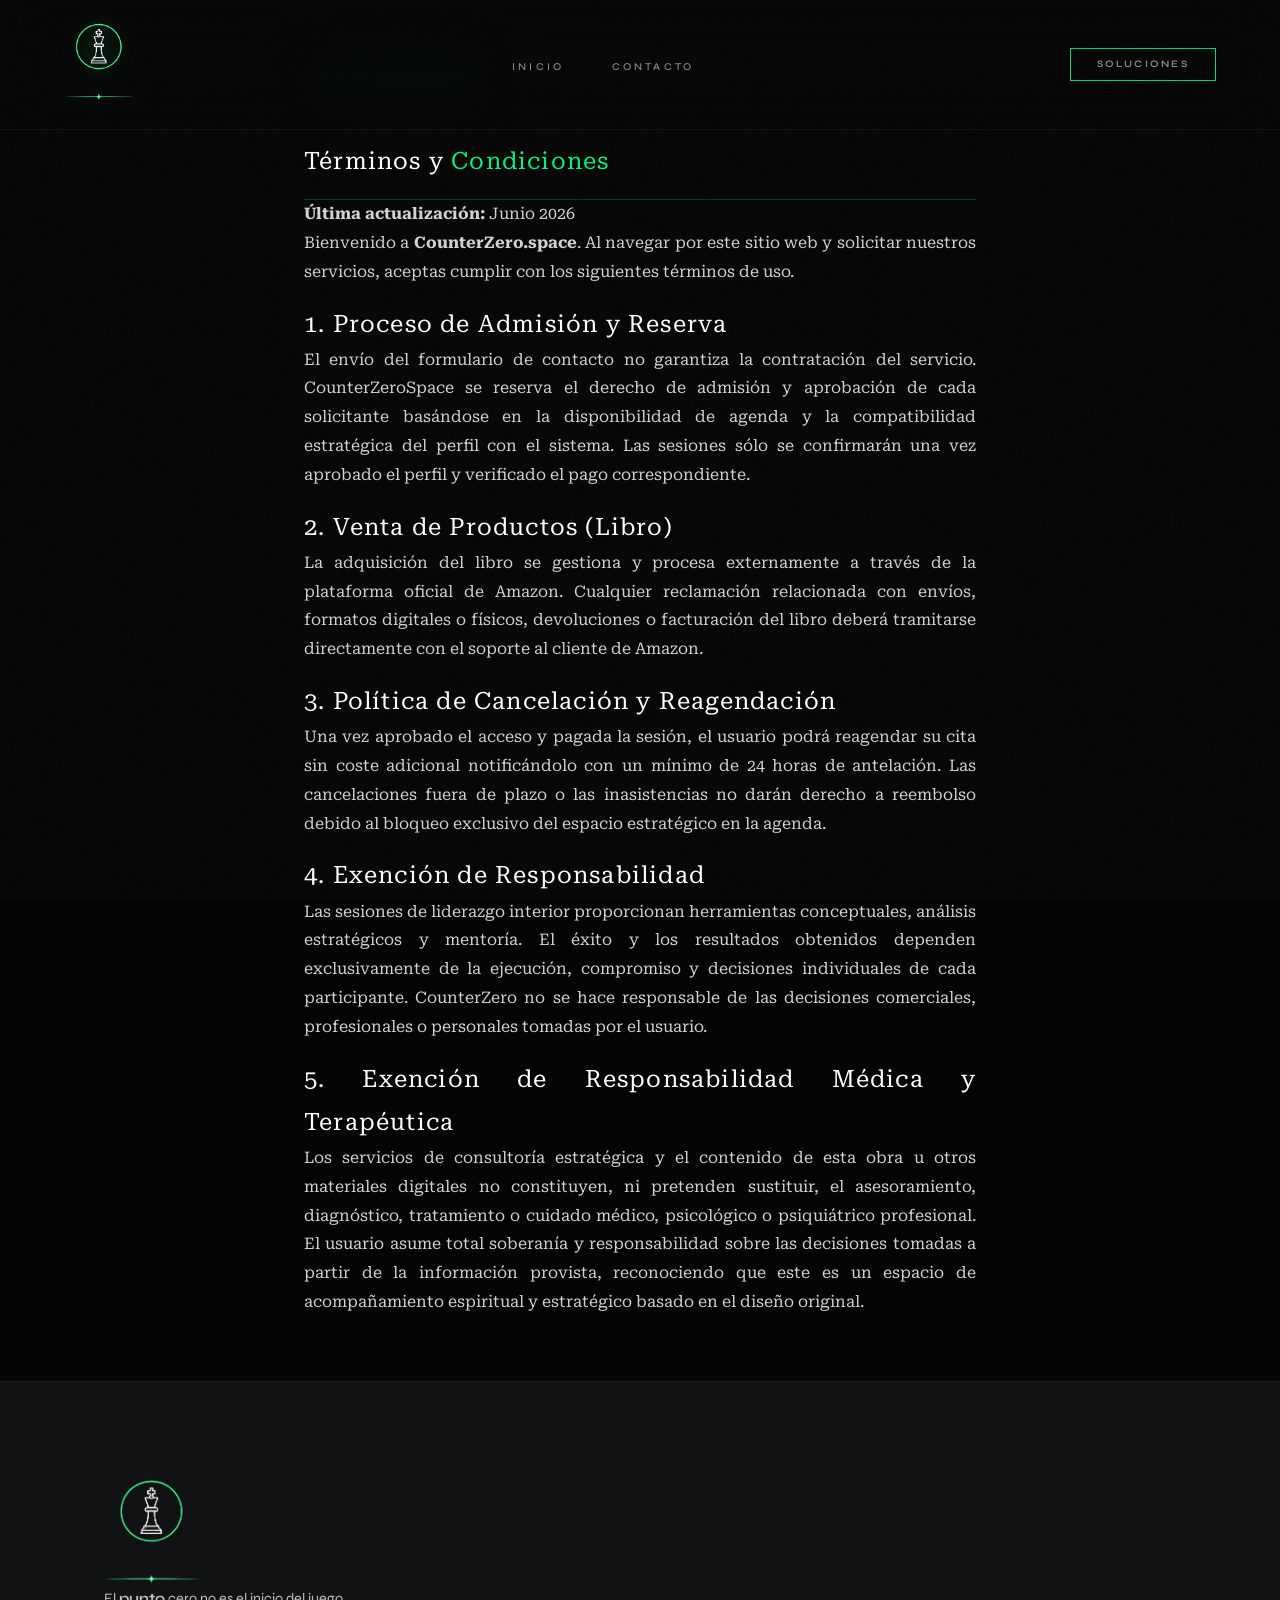
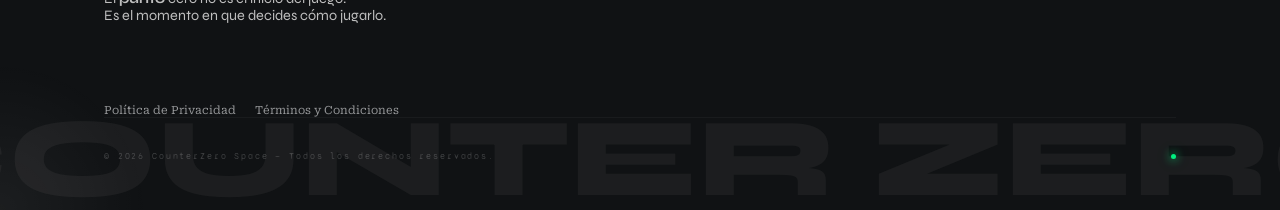
==== condiciones.html @ 7b493fdc "cambia colores y link soluciones" ====
<!DOCTYPE html>
<html lang="es">
<head>
  <meta charset="UTF-8"/>
  <meta name="viewport" content="width=device-width, initial-scale=1.0"/>
  <meta name="description" content="CounterZeroSpace es una plataforma puente decodificadora de la información institucionalizada. Es un espacio de reserva espiritual de Soberanía y Liderazgo Interior que te enseña lo oculto detraz de la matrix para que despiertes y diseñes tu tablero con absoluta consciencia, responsabilidad y dirección"/>
  <meta property="og:title" content="Descubre el lenguaje escodido de la Matrix. Conoce el Ajedrez Interior"/>
  <meta property="og:description" content="Comprende el tablero, tus jugadas y a ti como jugador  a través del 'Ajedrez Interior'"/>
  <meta property="og:type" content="website"/>
  <meta property="og:image" content="https://counterzero.space/portada.png" />
  <meta property="og:image:type" content="image/png" />
  <meta property="og:url" content="https://counterzero.space" />
  <title>Términos y Condiciones - CounterZero</title>

  <link rel="icon" type="image/png" href="/favicon-96x96.png" sizes="96x96" />
  <link rel="icon" type="image/svg+xml" href="/favicon.svg" />
  <link rel="shortcut icon" href="/favicon.ico" />
  <link rel="apple-touch-icon" sizes="180x180" href="/apple-touch-icon.png" />
  <link rel="manifest" href="/site.webmanifest" />
 
  <link rel="preconnect" href="https://fonts.googleapis.com"/>
  <link rel="preconnect" href="https://fonts.gstatic.com" crossorigin/>
  <link href="https://fonts.googleapis.com/css2?family=Carattere&family=Inter:ital,opsz,wght@0,14..32,100..900;1,14..32,100..900&family=Lexend:wght@100..900&family=Outfit:wght@100..900&family=Roboto:ital,wght@0,100..900;1,100..900&display=swap" rel="stylesheet">
  <link href="https://fonts.googleapis.com/css2?family=Carattere&family=Cinzel:wght@400..900&family=Inter:ital,opsz,wght@0,14..32,100..900;1,14..32,100..900&family=Lancelot&family=Lexend:wght@100..900&family=Outfit:wght@100..900&family=Roboto+Serif:ital,opsz,wght@0,8..144,100..900;1,8..144,100..900&family=Roboto:ital,wght@0,100..900;1,100..900&display=swap" rel="stylesheet">
  <link href="https://fonts.googleapis.com/css2?family=Syne:wght@400;500;600;700;800&family=Syne+Mono&family=Playfair+Display:ital,wght@0,400;0,500;1,300;1,400&display=swap" rel="stylesheet"/>
  <style>
    *, *::before, *::after { box-sizing: border-box; margin: 0; padding: 0; }

    :root {
      --obsidian:   #050505;
      --carbon:     #101214;
      --titanium:   #1B1F24;
      --crystal:    #2E343C;
      --crystal10:  rgb(180, 180, 180);
      --crystal-30: rgba(46,52,60,0.3);
      --green:      #01ef80;  
      --green-holo: #00D97A;
      /*--green:      #00FF88;  
      --green-holo: #00D97A; */
      --green-dim:  rgba(0,255,136,0.12); 
      --green-dim:  rgba(255, 238, 0, 0.12);
      --green-glow: rgba(0,255,136,0.06);
      --white-tech: #F4F5F7;
      --muted:      rgba(244,245,247,0.35);
      --muted2:     rgba(244,245,247,0.18);
      --ff-display: 'Syne', sans-serif;
      /*--ff-body:    'Playfair Display', serif;*/
      /*--ff-body:    'Outfit', sans-serif;*/
      --ff-body:    'Roboto Serif', serif;
      --ff-mono:    'Syne Mono', monospace;
      --ff-title:   'Inter', sans-serif;
      --titular:   'Cinzel', serif;
    }

    html { scroll-behavior: smooth; }

    body {
      background: var(--obsidian);
      color: var(--white-tech);
      font-family: var(--ff-body);
      overflow-x: hidden;
      cursor: crosshair;
      -webkit-user-select: none; /* Safari */
      -moz-user-select: none;    /* Firefox */
      -ms-user-select: none;     /* IE 10+ */
      user-select: none;         /* Estándar (Chrome, Edge, etc.) */
    }

    .s-politica{     
      line-height: 1.8;
      padding: 4rem 5vw;
      max-width: 800px;
      margin: 0 auto;
      text-align: justify;
    }



    ::selection { background: var(--green-dim); color: var(--green); }

    ::-webkit-scrollbar { width: 1px; }
    ::-webkit-scrollbar-track { background: var(--obsidian); }
    ::-webkit-scrollbar-thumb { background: var(--green); }

    /* NOISE OVERLAY */
    body::after {
      content: '';
      position: fixed; inset: 0;
      background-image: url("data:image/svg+xml,%3Csvg xmlns='http://www.w3.org/2000/svg' width='300' height='300'%3E%3Cfilter id='n'%3E%3CfeTurbulence type='fractalNoise' baseFrequency='0.75' numOctaves='4' stitchTiles='stitch'/%3E%3C/filter%3E%3Crect width='300' height='300' filter='url(%23n)' opacity='0.035'/%3E%3C/svg%3E");
      pointer-events: none;
      z-index: 9998;
    }

    /* ── NAVBAR ── */
    nav {
      position: fixed; top: 0; left: 0; right: 0;
      z-index: 1000;
      display: flex; align-items: center; justify-content: space-between;
      padding: 1.4rem 5vw;
      background: rgba(5, 5, 5, 0.122);
      backdrop-filter: blur(32px) saturate(180%);
      -webkit-backdrop-filter: blur(32px) saturate(180%);
      border-bottom: 1px solid rgba(0,255,136,0.07);
      transition: background 0.5s ease;
    }

    .nav-logo-img {
      height: 80px; width: auto;
      filter: drop-shadow(0 0 8px rgba(0,255,136,0.4)) brightness(1.1);
      transition: filter 0.3s ease;
    }
    .nav-logo-img:hover {
      filter: drop-shadow(0 0 16px rgba(0,255,136,0.7)) brightness(1.2);
    }

    .nav-links {
      display: flex; align-items: center; gap: 3rem;
      list-style: none;
    }

    .nav-links a {
      font-family: var(--ff-display);
      font-size: 0.65rem;
      font-weight: 500;
      letter-spacing: 0.3em;
      text-transform: uppercase;
      color: rgb(141, 141, 141);
      text-decoration: none;
      transition: color 0.3s ease;
      position: relative;
    }
    .nav-links a::after {
      content: '';
      position: absolute; bottom: -4px; left: 0; right: 0; height: 1px;
      background: var(--green);
      box-shadow: 0 0 6px var(--green);
      transform: scaleX(0); transform-origin: left;
      transition: transform 0.3s ease;
    }
    .nav-links a:hover { color: var(--white-tech); }
    .nav-links a:hover::after { transform: scaleX(1); }

    .btn-nav-cta {
      font-family: var(--ff-display);
      font-size: 0.62rem;
      font-weight: 600;
      letter-spacing: 0.25em;
      text-transform: uppercase;
      color: rgba(255, 255, 255, 0.564);
      background: transparent;
      border: 1px solid var(--green-holo);
      padding: 0.6rem 1.6rem;
      cursor: pointer;
      text-decoration: none;
      transition: all 0.3s ease;
      
    }
    .btn-nav-cta:hover {
      background: var(--green);
      box-shadow: 0 0 40px var(--green);
      color: black ;
    }
 
 

    h1, h2 { color: #fff; font-weight: 400; letter-spacing: 0.05em; padding-top: 1rem;}
    h1 { border-bottom: 1px solid rgba(0, 255, 136, 0.2); padding-bottom: 1rem; }
    span { color: var(--green); }
    a { color: var(--green); text-decoration: none; }
    .footer-legal a:hover { text-decoration: underline; }
    .back-btn { display: inline-block; margin-bottom: 2rem; font-size: 0.9rem; }
    p {color: #d3d3d3;}





    /* ── FOOTER ── */
    footer {
      position: relative; padding: 6rem 0 3rem;
      background: var(--carbon); border-top: 1px solid rgba(255,255,255,0.05); overflow: hidden;
    }
    .footer-watermark {
      position: absolute; bottom: -0.3rem; left: 50%; transform: translateX(-50%);
      font-family: var(--ff-display); font-size: clamp(0.5rem, 9vw, 7rem);
      font-weight: 800; text-transform: uppercase;
      color: rgba(84, 84, 84, 0.184); white-space: nowrap;
      user-select: none; pointer-events: none; line-height: 1;
    }
    .footer-inner {
      position: relative; z-index: 1;
      display: grid; grid-template-columns: 2fr 1fr 1fr 1.4fr; gap: 4rem;
      margin-bottom: 5rem; align-items: start;
    }
    .footer-brand-name {
      font-family: var(--ff-display); font-size: 0.85rem; font-weight: 700;
      letter-spacing: 0.15em; text-transform: uppercase; color: var(--white-tech);
      margin-bottom: 0.4rem;
    }
    .footer-brand-sub {
      font-family: var(--ff-mono); font-size: 0.52rem;
      letter-spacing: 0.3em; text-transform: uppercase; color: var(--green); opacity: 0.6;
      margin-bottom: 1.5rem;
    }
    .footer-brand-quote {
      font-family: var(--ff-body); font-style: italic; font-size: 0.88rem;
      color: rgba(244,245,247,0.35); line-height: 1.7; max-width: 280px;
      margin-bottom: 1.5rem;
    }
    .footer-tagline {
      font-family: var(--ff-mono); font-size: 0.56rem;
      letter-spacing: 0.25em; text-transform: uppercase; color: rgba(244,245,247,0.25);
    }
    .footer-col-title {
      font-family: var(--ff-mono); font-size: 0.58rem; letter-spacing: 0.4em;
      text-transform: uppercase; color: rgba(244,245,247,0.25); margin-bottom: 1.8rem;
    }
    .footer-links { list-style: none; display: flex; flex-direction: column; gap: 0.9rem; }
    .footer-links a {
      font-family: var(--ff-body); font-size: 0.85rem; font-weight: 300;
      color: rgba(244,245,247,0.45); text-decoration: none; transition: color 0.3s ease;
    }
    .footer-links a:hover { color: var(--green); }
    .footer-cta-col { display: flex; flex-direction: column; align-items: flex-start; }
    .footer-bottom {
      position: relative; z-index: 1;
      display: flex; align-items: center; justify-content: space-between;
      padding-top: 2rem; border-top: 1px solid rgba(255,255,255,0.04);
    }
    .footer-quote {font-family: var(--ff-display); font-size: 0.9rem; color: #bfbfbf;}
    .footer-copy { font-family: var(--ff-mono); font-size: 0.58rem; letter-spacing: 0.2em; color: rgba(244,245,247,0.2); }
    .footer-right-text { font-family: var(--ff-mono); font-size: 0.58rem; letter-spacing: 0.2em; color: rgba(244,245,247,0.2); }
    .footer-dot { width: 5px; height: 5px; border-radius: 50%; background: var(--green); box-shadow: 0 0 8px var(--green), 0 0 16px rgba(0,255,136,0.4); }
    .social-links { display: flex; gap: 1.5rem; margin-top: 2rem; }
    .social-links a { font-family: var(--ff-display); font-size: 0.65rem; font-weight: 600; letter-spacing: 0.2em; color: var(--muted); text-decoration: none; transition: color 0.3s ease; }
    .social-links a:hover { color: var(--green); }
    .wrap { width: 100%; max-width: 1200px; margin: 0 auto; padding: 0 5vw; box-sizing: border-box;}
    .footer-legal a:hover { color: var(--green-holo) }



    /* ── REVEAL ANIMATION ── */
    @keyframes fadeUp {
      from { opacity: 0; transform: translateY(20px); }
      to   { opacity: 1; transform: translateY(0); }
    }
    .reveal {
      opacity: 0; transform: translateY(28px);
      transition: opacity 0.85s ease, transform 0.85s ease;
    }
    .reveal.visible { opacity: 1; transform: translateY(0); }

    /* ── RESPONSIVE ── */

    /* ── MODAL OVERLAY ── */
    .modal-overlay {
      position: fixed; inset: 0; z-index: 2000;
      background: rgba(5,5,5,0.88);
      backdrop-filter: blur(24px) saturate(180%);
      -webkit-backdrop-filter: blur(24px) saturate(180%);
      display: flex; align-items: center; justify-content: center; padding: 2rem;
      opacity: 0; pointer-events: none;
      transition: opacity 0.45s ease;
    }
    .modal-overlay.active { opacity: 1; pointer-events: all; }

    .modal-panel {
      position: relative; width: 100%; max-width: 540px;
      background: radial-gradient(ellipse at 50% 0%, var(--titanium) 0%, var(--carbon) 100%);
      border: 1px solid rgba(255,255,255,0.07);
      padding: 4rem 3.5rem;
      transform: translateY(24px) scale(0.98);
      transition: transform 0.45s cubic-bezier(0.22,1,0.36,1);
    }
    .modal-overlay.active .modal-panel { transform: translateY(0) scale(1); }
    .modal-panel::before {
      content: ''; position: absolute; top: 0; left: 0; right: 0; height: 1px;
      background: linear-gradient(to right, transparent, var(--green), transparent);
      box-shadow: 0 0 12px rgba(0,255,136,0.4);
    }
    .modal-close-btn {
      position: absolute; top: 1.4rem; right: 1.4rem;
      background: none; border: 1px solid rgba(255,255,255,0.1); color: var(--muted);
      width: 30px; height: 30px; display: flex; align-items: center; justify-content: center;
      cursor: pointer; font-family: var(--ff-mono); font-size: 0.65rem;
      transition: all 0.3s ease;
    }
    .modal-close-btn:hover { border-color: rgba(0,255,136,0.4); color: var(--green); }

    /* Ring countdown */
    .m-ring-wrap { display: flex; justify-content: center; margin-bottom: 2.5rem; }
    .m-ring-inner { position: relative; width: 80px; height: 80px; }
    .m-ring-fill {
      fill: none; stroke: var(--green); stroke-width: 2; stroke-linecap: round;
      stroke-dasharray: 145; stroke-dashoffset: 37;
      transform: rotate(-90deg); transform-origin: 50% 50%;
      filter: drop-shadow(0 0 4px var(--green));
    }
    .m-ring-track { fill: none; stroke: rgba(0,255,136,0.08); stroke-width: 2; }
    .m-ring-center {
      position: absolute; inset: 0; display: flex; flex-direction: column;
      align-items: center; justify-content: center;
    }
    .m-ring-num { font-family: var(--ff-display); font-size: 1.7rem; font-weight: 800; color: var(--white-tech); line-height: 1; }
    .m-ring-lbl { font-family: var(--ff-mono); font-size: 0.45rem; letter-spacing: 0.3em; color: var(--green); text-transform: uppercase; margin-top: 2px; }

    .m-tag { font-family: var(--ff-mono); font-size: 0.58rem; letter-spacing: 0.42em; text-transform: uppercase; color: var(--green); margin-bottom: 1rem; display: flex; align-items: center; gap: 0.7rem; }
    .m-tag::before { content: ''; width: 20px; height: 1px; background: var(--green); }
    .m-title { font-family: var(--ff-display); font-size: 2rem; font-weight: 800; text-transform: uppercase; color: var(--white-tech); line-height: 1; margin-bottom: 1rem; letter-spacing: 0.04em; }
    .m-body { font-family: var(--ff-body);  font-size: 0.93rem; color: var(--muted); line-height: 1.75; margin-bottom: 2rem; }

    .m-slots { background: rgba(5,5,5,0.5); padding: 1rem 1.3rem; border-left: 2px solid var(--green); margin-bottom: 2rem; }
    .m-slots-top { display: flex; justify-content: space-between; align-items: center; margin-bottom: 0.7rem; }
    .m-slots-lbl { font-family: var(--ff-mono); font-size: 0.55rem; letter-spacing: 0.3em; text-transform: uppercase; color: var(--muted); }
    .m-slots-num { font-family: var(--ff-display); font-size: 1rem; font-weight: 700; color: var(--green); text-shadow: 0 0 10px rgba(0,255,136,0.4); }
    .m-slots-track { height: 2px; background: rgba(255,255,255,0.06); }
    .m-slots-bar { height: 100%; width: 0%; background: var(--green); box-shadow: 0 0 8px var(--green); transition: width 1.2s ease 0.3s; }

    .m-input {
      width: 100%; background: rgba(5,5,5,0.7);
      border: 1px solid rgba(255,255,255,0.08); border-bottom: 1px solid rgba(0,255,136,0.25);
      color: var(--white-tech); padding: 1rem 1.2rem;
      font-family: var(--ff-body); font-size: 0.95rem; 
      outline: none; transition: all 0.3s ease; margin-bottom: 1rem;
    }
    .m-input:focus { border-bottom-color: var(--green); background: rgba(0,255,136,0.03); }
    .m-input::placeholder { color: rgba(244,244,244,0.2); }
    .m-btn {
      width: 100%; font-family: var(--ff-display); font-size: 0.7rem; font-weight: 700;
      letter-spacing: 0.25em; text-transform: uppercase;
      color: var(--obsidian, #050505); background: var(--green);
      border: none; padding: 1.2rem; cursor: pointer;
      transition: all 0.35s ease; box-shadow: 0 0 25px rgba(0,255,136,0.3);
    }
    .m-btn:hover { background: #fff; box-shadow: 0 0 50px rgba(0,255,136,0.5); }
    .m-note { font-family: var(--ff-mono); font-size: 0.54rem; letter-spacing: 0.15em; color: rgba(244,245,247,0.18); text-align: center; margin-top: 1rem; line-height: 1.7; }

    /* Modal success */
    .m-success { display: none; text-align: center; padding: 1rem 0; }
    .m-success-icon { font-size: 2.5rem; color: var(--green); text-shadow: 0 0 20px var(--green); display: block; margin-bottom: 1.5rem; }
    .m-success-title { font-family: var(--ff-display); font-size: 1.7rem; font-weight: 800; text-transform: uppercase; margin-bottom: 0.8rem; }
    .m-success-body { font-family: var(--ff-body);  color: var(--muted); font-size: 0.95rem; line-height: 1.75; }





   /* ── RESPONSIVE ── */
    @media (max-width: 1024px) {
      nav { padding: 1.2rem 5vw; }
      .nav-links { display: none; }
      .footer-inner { grid-template-columns: 1fr 1fr; gap: 2.5rem; }
    }
    @media (max-width: 640px) {
       
      .footer-inner { grid-template-columns: 1fr; }
      .form-shell { padding: 2.5rem 1.5rem; }
      .field-row { grid-template-columns: 1fr; }
      .modal-panel { padding: 3rem 2rem; }
    }
   
   
   
    @media (max-width: 700px) { .form-shell { padding: 2.5rem 1.5rem; } .field-row { grid-template-columns: 1fr; } }

    @media (max-width: 1024px) {
      nav { padding: 1.2rem 5vw; }
      .nav-links { display: none; }
      .footer-inner { grid-template-columns: 1fr; gap: 3rem; }
    }
    @media (max-width: 640px) {
      .excl-grid { grid-template-columns: 1fr; }
      .btn-primary, .btn-secondary, .btn-ghost, .btn-proceso { text-align: center; }
    }
      
  </style>
</head>


<body oncontextmenu="return false;" onkeydown="if (event.ctrlKey && (event.key === 'c' || event.key === 'u')) return false;">


<!-- NAVBAR -->
<nav role="navigation" aria-label="Navegación principal">
  <a href="https://counterzero.space" aria-label="CounterZero Space inicio">
    <img src="logo-counter-zero-blanco-esp.png" alt="CounterZero Space" class="nav-logo-img"/>
  </a>
  <ul class="nav-links">
    <li><a href="https://counterzero.space">Inicio</a></li>
    <li><a href="https://tally.so/r/D4a8qN">Contacto</a></li>
  </ul>
  <a href="#soluciones" class="btn-nav-cta">Soluciones</a>
</nav>


<body>
  <section class="s-politica">

    <a href="/" class="back-btn">← Volver a CounterZero</a>

  <h1>Términos y <span>Condiciones</span></h1>
  <p><strong>Última actualización:</strong> Junio 2026</p>

  <p>Bienvenido a <strong>CounterZero.space</strong>. Al navegar por este sitio web y solicitar nuestros servicios, aceptas cumplir con los siguientes términos de uso.</p>

  <h2>1. Proceso de Admisión y Reserva</h2>
  <p>El envío del formulario de contacto no garantiza la contratación del servicio. CounterZeroSpace se reserva el derecho de admisión y aprobación de cada solicitante basándose en la disponibilidad de agenda y la compatibilidad estratégica del perfil con el sistema. Las sesiones sólo se confirmarán una vez aprobado el perfil y verificado el pago correspondiente.</p>

  <h2>2. Venta de Productos (Libro)</h2>
  <p>La adquisición del libro se gestiona y procesa externamente a través de la plataforma oficial de Amazon. Cualquier reclamación relacionada con envíos, formatos digitales o físicos, devoluciones o facturación del libro deberá tramitarse directamente con el soporte al cliente de Amazon.</p>

  <h2>3. Política de Cancelación y Reagendación</h2>
  <p>Una vez aprobado el acceso y pagada la sesión, el usuario podrá reagendar su cita sin coste adicional notificándolo con un mínimo de 24 horas de antelación. Las cancelaciones fuera de plazo o las inasistencias no darán derecho a reembolso debido al bloqueo exclusivo del espacio estratégico en la agenda.</p>

  <h2>4. Exención de Responsabilidad</h2>
  <p>Las sesiones de liderazgo interior proporcionan herramientas conceptuales, análisis estratégicos y mentoría. El éxito y los resultados obtenidos dependen exclusivamente de la ejecución, compromiso y decisiones individuales de cada participante. CounterZero no se hace responsable de las decisiones comerciales, profesionales o personales tomadas por el usuario.</p>
 
  <h2>5. Exención de Responsabilidad Médica y Terapéutica</h2>
  <p>Los servicios de consultoría estratégica y el contenido de esta obra u otros materiales digitales no constituyen, ni pretenden sustituir, el asesoramiento, diagnóstico, tratamiento o cuidado médico, psicológico o psiquiátrico profesional. El usuario asume total soberanía y responsabilidad sobre las decisiones tomadas a partir de la información provista, reconociendo que este es un espacio de acompañamiento espiritual y estratégico basado en el diseño original.</p>

  </section>

  <!-- FOOTER -->
  <footer>
    <div class="footer-watermark" aria-hidden="true">COUNTER ZERO</div>
    <div class="wrap">
      <div class="footer-inner">
        <div class="footer-brand">
          <img src="logo-counter-zero-blanco-esp.png" alt="CounterZero Space" width="30%"/>
          <p class="footer-quote">
            El <strong>punto</strong> cero no es el inicio del juego.<br/>
            Es el momento en que decides cómo jugarlo.
          </p>
        </div>
      </div>


      <div class="footer-legal" style="margin-top: 2rem; text-align: left; font-size: 0.7rem; opacity: 0.6;">
        <a href="https://counterzero.space/politica.html" style="color: var(--white-tech);padding-right: 1rem;;">Política de Privacidad </a>
        <a href="#" style="color: var(--white-tech);">Términos y Condiciones</a>
      </div>
      <div class="footer-bottom">
        <p class="footer-copy">© 2026 CounterZero Space — Todos los derechos reservados.</p>
        <div class="footer-dot" aria-hidden="true"></div>
      </div>
    </div>
  </footer>

  





  <script>
    // Scroll reveal
    const io = new IntersectionObserver((entries) => {
      entries.forEach(e => {
        if (e.isIntersecting) {
          e.target.classList.add('visible');
          io.unobserve(e.target);
        }
      });
    }, { threshold: 0.1 });
    document.querySelectorAll('.reveal').forEach(el => io.observe(el));

    // Nav opacity on scroll
    const nav = document.querySelector('nav');
    window.addEventListener('scroll', () => {
      nav.style.background = window.scrollY > 60
        ? 'rgba(5,5,5,0.92)'
        : 'rgba(5,5,5,0.6)';
    }, { passive: true });


    
    document.querySelectorAll('.faq-question').forEach(button => {
      button.addEventListener('click', () => {
        const faqItem = button.parentElement;
        const answer = button.nextElementSibling;
        const isOpen = faqItem.classList.contains('active');

        // Cierra todos los demás elementos abiertos (Efecto acordeón estricto)
        document.querySelectorAll('.faq-item').forEach(item => {
          item.classList.remove('active');
          item.querySelector('.faq-answer').style.maxHeight = null;
          item.querySelector('.faq-question').setAttribute('aria-expanded', 'false');
        });

        // Si el elemento no estaba abierto, lo abre
        if (!isOpen) {
          faqItem.classList.add('active');
          answer.style.maxHeight = answer.scrollHeight + "px";
          button.setAttribute('aria-expanded', 'true');
        }
      });
    });
  

    
    // Custom cursor glow effect
    const cursor = document.createElement('div');
    cursor.style.cssText = `
      position: fixed; pointer-events: none; z-index: 9999;
      width: 300px; height: 300px; border-radius: 50%;
      background: radial-gradient(circle, rgba(255,255,255,0.05) 0%, transparent 70%);
      transform: translate(-50%, -50%);
      transition: opacity 0.3s ease;
      will-change: transform;
    `;
    document.body.appendChild(cursor);
    let mx = 0, my = 0;
    document.addEventListener('mousemove', e => {
      mx = e.clientX; my = e.clientY;
      cursor.style.left = mx + 'px';
      cursor.style.top = my + 'px';
    });
  </script>
</body>
</html>
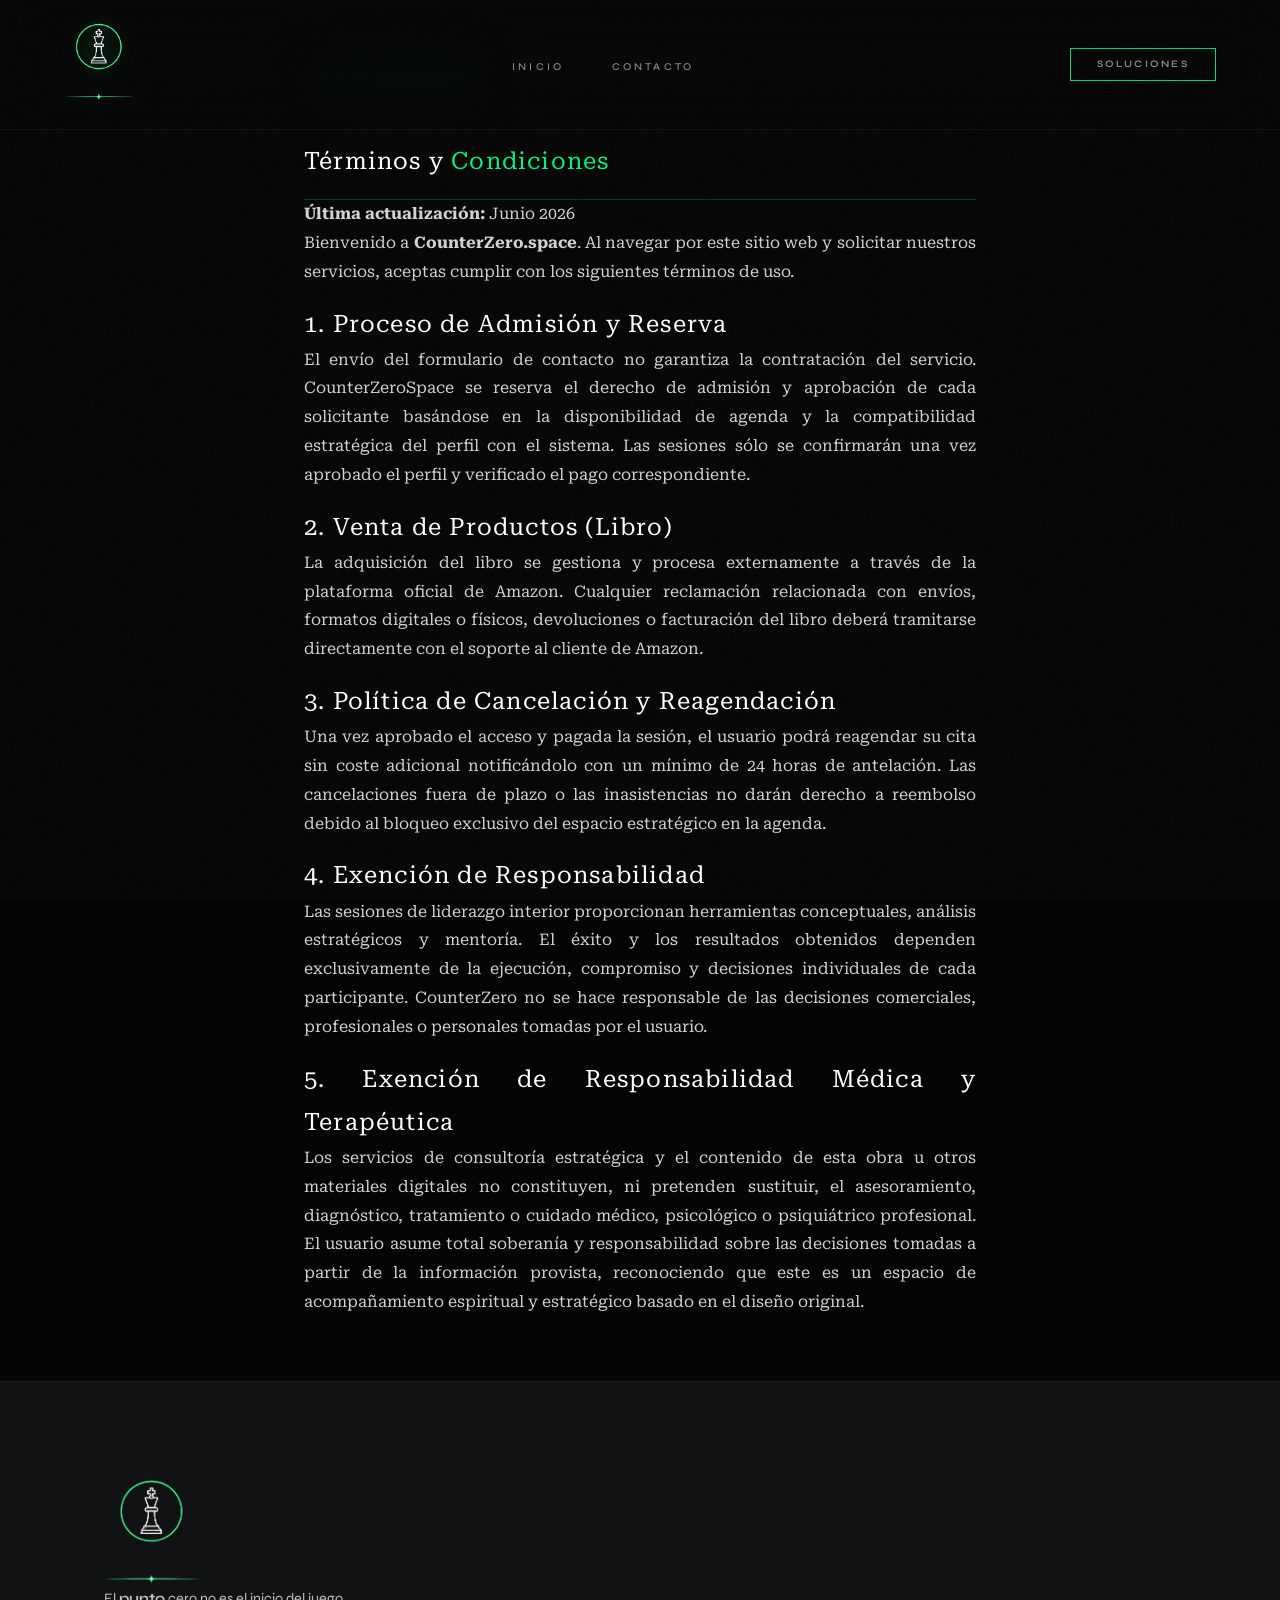
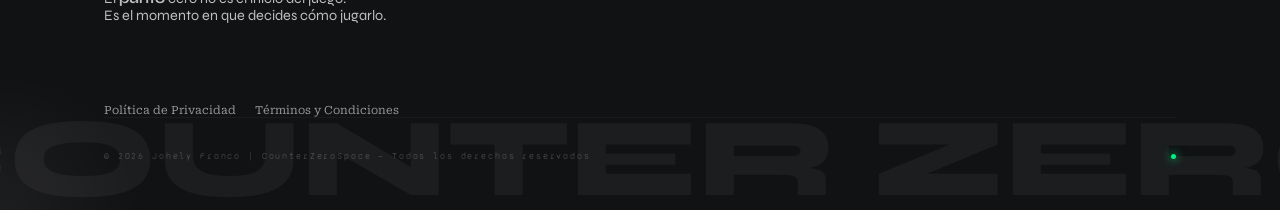
==== commit 8d4b1375: "cambia botones" ====
--- a/condiciones.html
+++ b/condiciones.html
@@ -440,7 +440,7 @@
         <a href="#" style="color: var(--white-tech);">Términos y Condiciones</a>
       </div>
       <div class="footer-bottom">
-        <p class="footer-copy">© 2026 CounterZero Space — Todos los derechos reservados.</p>
+        <p class="footer-copy">© 2026 Johely Franco | CounterZeroSpace — Todos los derechos reservados</p>
         <div class="footer-dot" aria-hidden="true"></div>
       </div>
     </div>
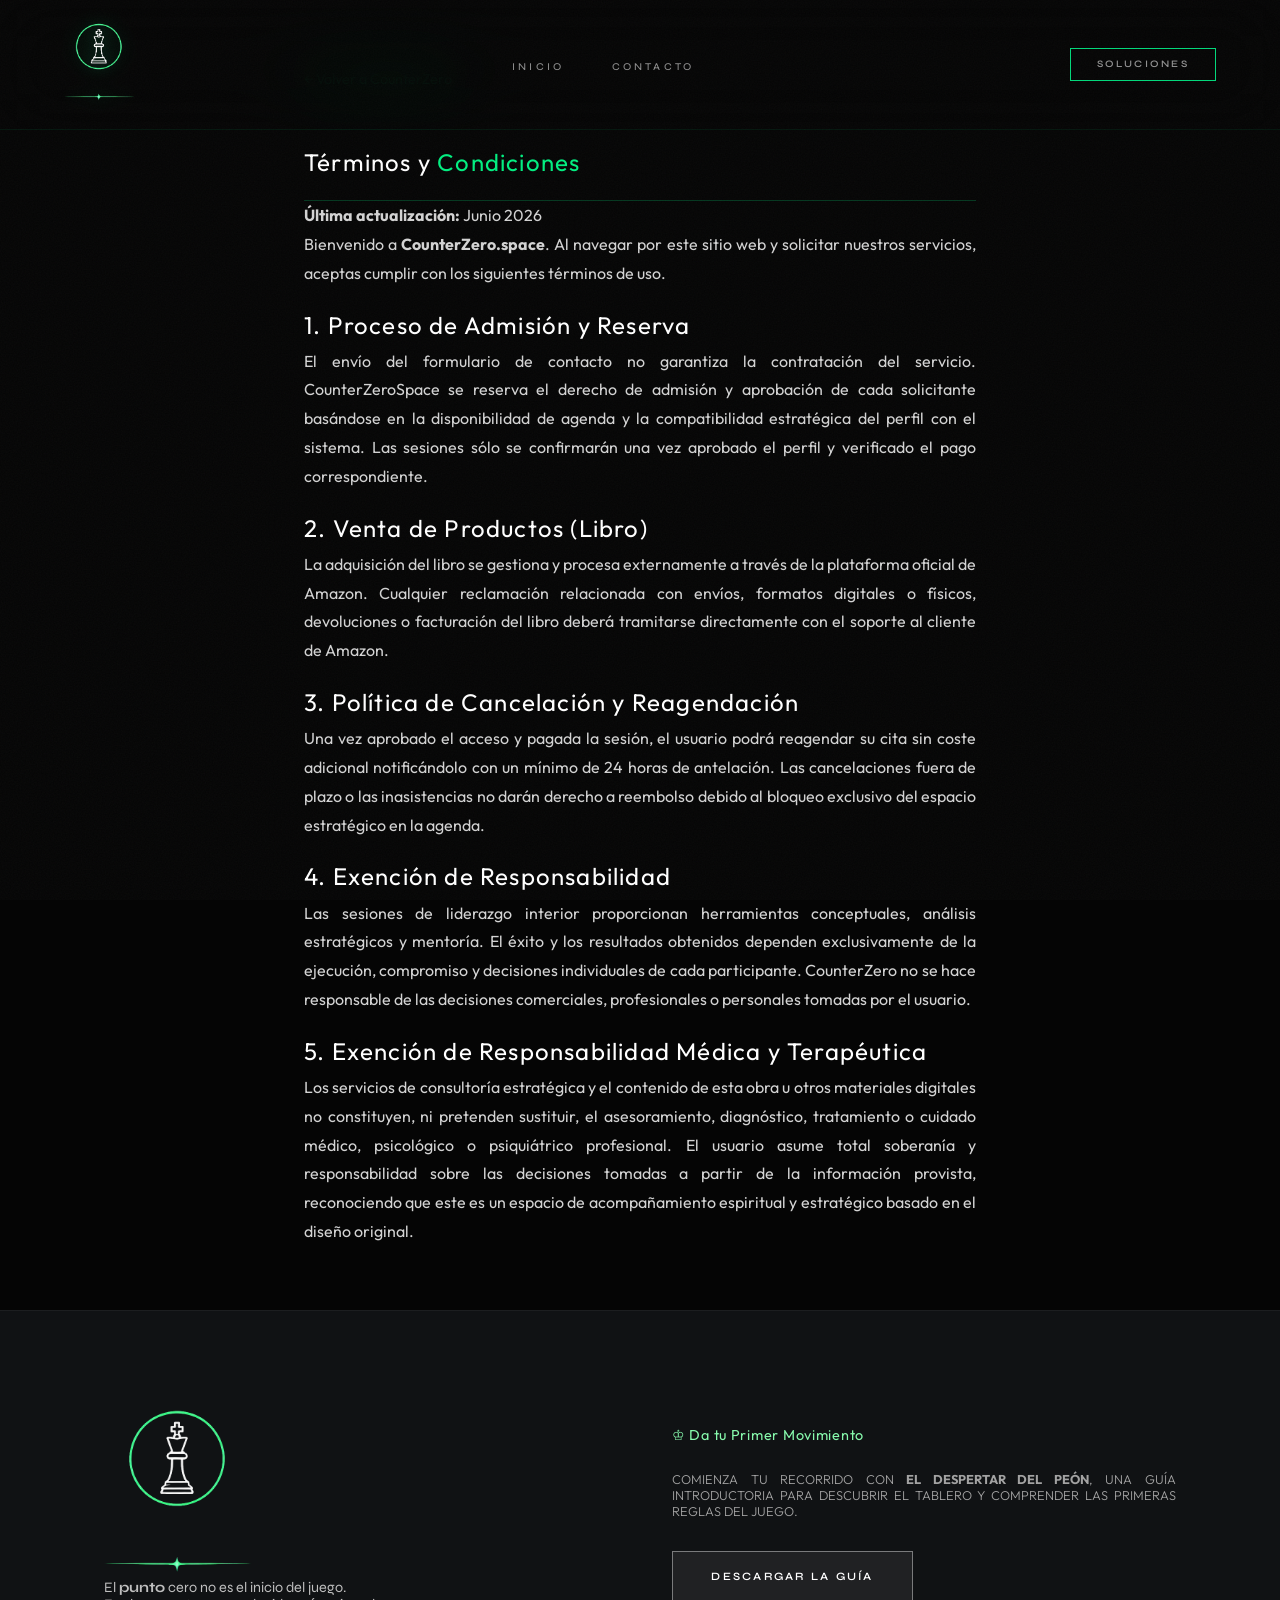
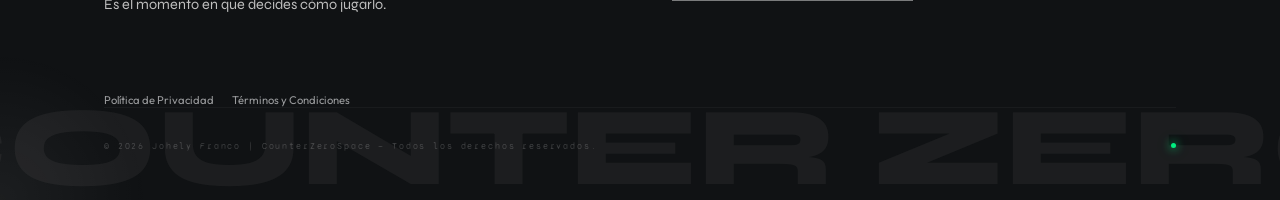
==== commit d126950d: "agrega popup recurso gratis" ====
--- a/condiciones.html
+++ b/condiciones.html
@@ -1,5 +1,18 @@
 <!DOCTYPE html>
 <html lang="es">
+
+
+<!-- MailerLite Universal -->
+  <script>
+    (function(w,d,e,u,f,l,n){w[f]=w[f]||function(){(w[f].q=w[f].q||[])
+    .push(arguments);},l=d.createElement(e),l.async=1,l.src=u,
+    n=d.getElementsByTagName(e)[0],n.parentNode.insertBefore(l,n);})
+    (window,document,'script','https://assets.mailerlite.com/js/universal.js','ml');
+    ml('account', '2471046');
+  </script>
+  <!-- End MailerLite Universal -->
+
+
 <head>
   <meta charset="UTF-8"/>
   <meta name="viewport" content="width=device-width, initial-scale=1.0"/>
@@ -46,7 +59,7 @@
       --ff-display: 'Syne', sans-serif;
       /*--ff-body:    'Playfair Display', serif;*/
       /*--ff-body:    'Outfit', sans-serif;*/
-      --ff-body:    'Roboto Serif', serif;
+      --ff-body:    'Outfit', sans-serif;
       --ff-mono:    'Syne Mono', monospace;
       --ff-title:   'Inter', sans-serif;
       --titular:   'Cinzel', serif;
@@ -189,7 +202,8 @@
     }
     .footer-inner {
       position: relative; z-index: 1;
-      display: grid; grid-template-columns: 2fr 1fr 1fr 1.4fr; gap: 4rem;
+      /*display: grid; grid-template-columns: 2fr 1fr 1fr 1.4fr; gap: 4rem;*/
+      display: grid; grid-template-columns: 2fr 2fr; gap: 4rem;
       margin-bottom: 5rem; align-items: start;
     }
     .footer-brand-name {
@@ -202,15 +216,17 @@
       letter-spacing: 0.3em; text-transform: uppercase; color: var(--green); opacity: 0.6;
       margin-bottom: 1.5rem;
     }
+    
     .footer-brand-quote {
-      font-family: var(--ff-body); font-style: italic; font-size: 0.88rem;
-      color: rgba(244,245,247,0.35); line-height: 1.7; max-width: 280px;
-      margin-bottom: 1.5rem;
+      font-family: var(--ff-body); font-size: 0.9rem;
+      color: rgb(135, 250, 173); line-height: 1.7; max-width: 280px;
+      margin-bottom: 1.5rem; 
     }
     .footer-tagline {
-      font-family: var(--ff-mono); font-size: 0.56rem;
-      letter-spacing: 0.25em; text-transform: uppercase; color: rgba(244,245,247,0.25);
-    }
+      font-family: var(--ff-body); font-size: 0.8rem; font-weight: 300;
+      text-transform: uppercase; color:rgb(162, 162, 162); padding-bottom: 2rem; text-align: justify;
+      align-self: end;}
+
     .footer-col-title {
       font-family: var(--ff-mono); font-size: 0.58rem; letter-spacing: 0.4em;
       text-transform: uppercase; color: rgba(244,245,247,0.25); margin-bottom: 1.8rem;
@@ -237,6 +253,31 @@
     .wrap { width: 100%; max-width: 1200px; margin: 0 auto; padding: 0 5vw; box-sizing: border-box;}
     .footer-legal a:hover { color: var(--green-holo) }
 
+    .btn-ghost {
+      font-family: var(--ff-display);
+      font-size: 0.7rem;
+      font-weight: 600;
+      letter-spacing: 0.2em;
+      text-transform: uppercase;
+      color: white;
+      background: rgba(98, 98, 98, 0.195);
+      border: 1px solid rgba(255, 255, 255, 0.405);
+      padding: 1.1rem 2.4rem;
+      cursor: pointer;
+      text-decoration: none;
+      transition: all 0.35s ease;
+      display: inline-block;
+      text-align: center;
+      box-sizing: border-box;
+    }
+    .btn-ghost:hover {
+      color: black;
+      border-color: rgba(251, 255, 0, 0.3);
+      box-shadow: 0 0 20px rgba(255, 255, 255, 0.32);
+      background: var(--green);
+      
+    }
+
 
 
     /* ── REVEAL ANIMATION ── */
@@ -387,7 +428,7 @@
   </a>
   <ul class="nav-links">
     <li><a href="https://counterzero.space">Inicio</a></li>
-    <li><a href="https://tally.so/r/D4a8qN">Contacto</a></li>
+    <li><a href="https://tally.so/r/D4a8qN" target="_blank">Contacto</a></li>
   </ul>
   <a href="#soluciones" class="btn-nav-cta">Soluciones</a>
 </nav>
@@ -421,7 +462,7 @@
   </section>
 
   <!-- FOOTER -->
-  <footer>
+  <footer id="contacto" role="contentinfo">
     <div class="footer-watermark" aria-hidden="true">COUNTER ZERO</div>
     <div class="wrap">
       <div class="footer-inner">
@@ -432,15 +473,22 @@
             Es el momento en que decides cómo jugarlo.
           </p>
         </div>
+        
+        <div>
+          <h2 class="footer-brand-quote" style="padding-top: 1rem;">♔ Da tu Primer Movimiento</h2>
+          <h3 class="footer-tagline">Comienza tu recorrido con <strong>El Despertar del Peón</strong>, una guía introductoria para descubrir el tablero y comprender las primeras reglas del juego.</h3>
+          <button class="ml-onclick-form btn-ghost" onclick="ml('show', 'Im92zq', true)"  onmouseover="this.style.backgroundColor='#1a1a1a'; this.style.color='#ffffff';" onmouseout="this.style.backgroundColor='#000000'; this.style.color='#e0e0e0';">DESCARGAR LA GUÍA
+        
+          </button>
+        </div>
+
       </div>
-
-
       <div class="footer-legal" style="margin-top: 2rem; text-align: left; font-size: 0.7rem; opacity: 0.6;">
         <a href="https://counterzero.space/politica.html" style="color: var(--white-tech);padding-right: 1rem;;">Política de Privacidad </a>
-        <a href="#" style="color: var(--white-tech);">Términos y Condiciones</a>
+        <a href="https://counterzero.space/condiciones.html" style="color: var(--white-tech);">Términos y Condiciones</a>
       </div>
       <div class="footer-bottom">
-        <p class="footer-copy">© 2026 Johely Franco | CounterZeroSpace — Todos los derechos reservados</p>
+        <p class="footer-copy">© 2026 Johely Franco | CounterZeroSpace — Todos los derechos reservados.</p>
         <div class="footer-dot" aria-hidden="true"></div>
       </div>
     </div>
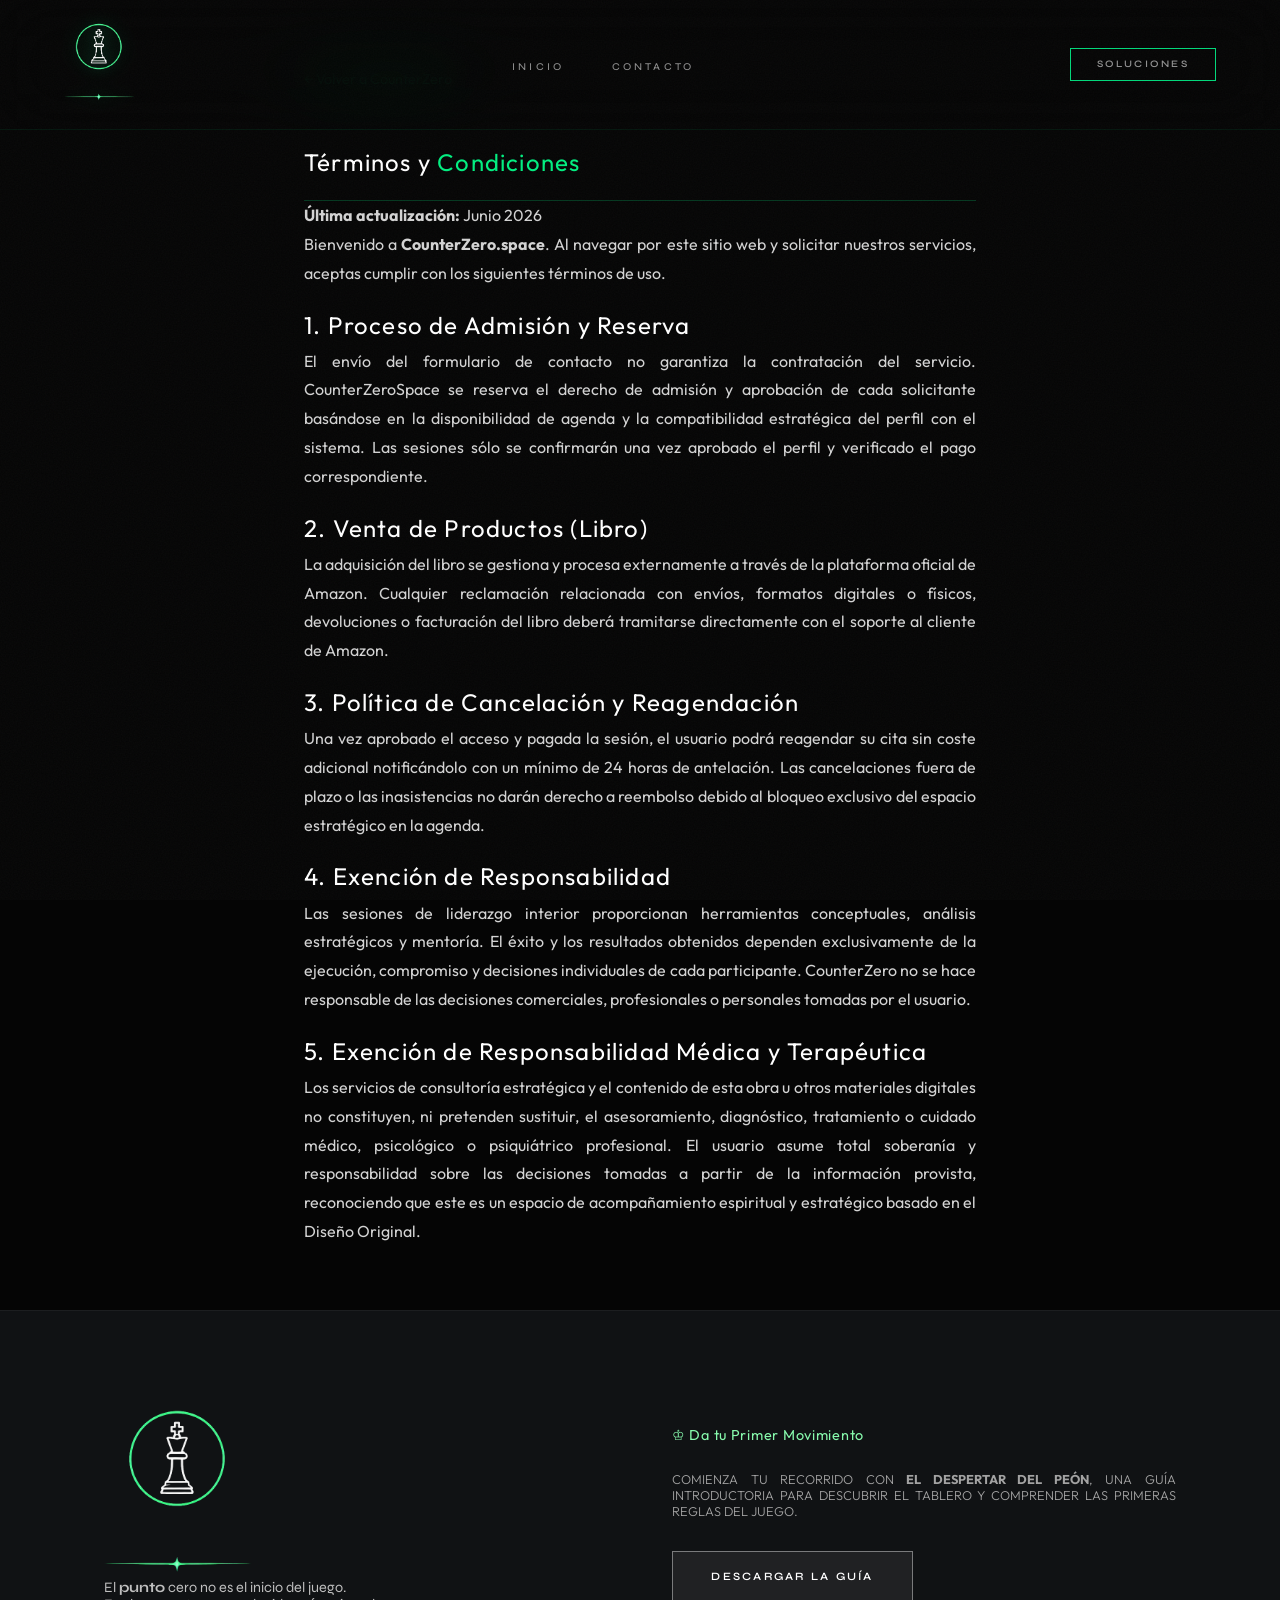
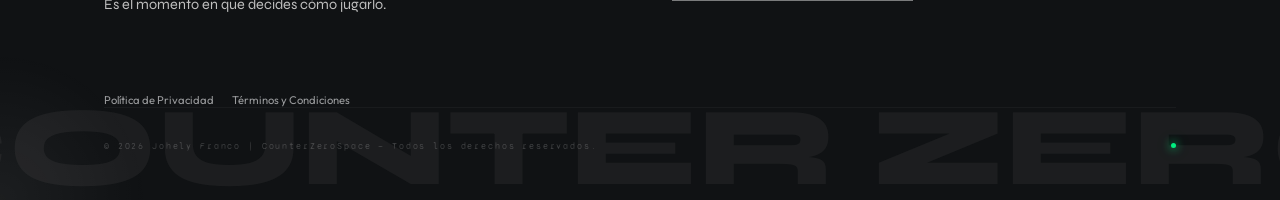
==== commit 6b0c2b39: "cambia el copy a juego" ====
--- a/condiciones.html
+++ b/condiciones.html
@@ -457,7 +457,7 @@
   <p>Las sesiones de liderazgo interior proporcionan herramientas conceptuales, análisis estratégicos y mentoría. El éxito y los resultados obtenidos dependen exclusivamente de la ejecución, compromiso y decisiones individuales de cada participante. CounterZero no se hace responsable de las decisiones comerciales, profesionales o personales tomadas por el usuario.</p>
  
   <h2>5. Exención de Responsabilidad Médica y Terapéutica</h2>
-  <p>Los servicios de consultoría estratégica y el contenido de esta obra u otros materiales digitales no constituyen, ni pretenden sustituir, el asesoramiento, diagnóstico, tratamiento o cuidado médico, psicológico o psiquiátrico profesional. El usuario asume total soberanía y responsabilidad sobre las decisiones tomadas a partir de la información provista, reconociendo que este es un espacio de acompañamiento espiritual y estratégico basado en el diseño original.</p>
+  <p>Los servicios de consultoría estratégica y el contenido de esta obra u otros materiales digitales no constituyen, ni pretenden sustituir, el asesoramiento, diagnóstico, tratamiento o cuidado médico, psicológico o psiquiátrico profesional. El usuario asume total soberanía y responsabilidad sobre las decisiones tomadas a partir de la información provista, reconociendo que este es un espacio de acompañamiento espiritual y estratégico basado en el Diseño Original.</p>
 
   </section>
 
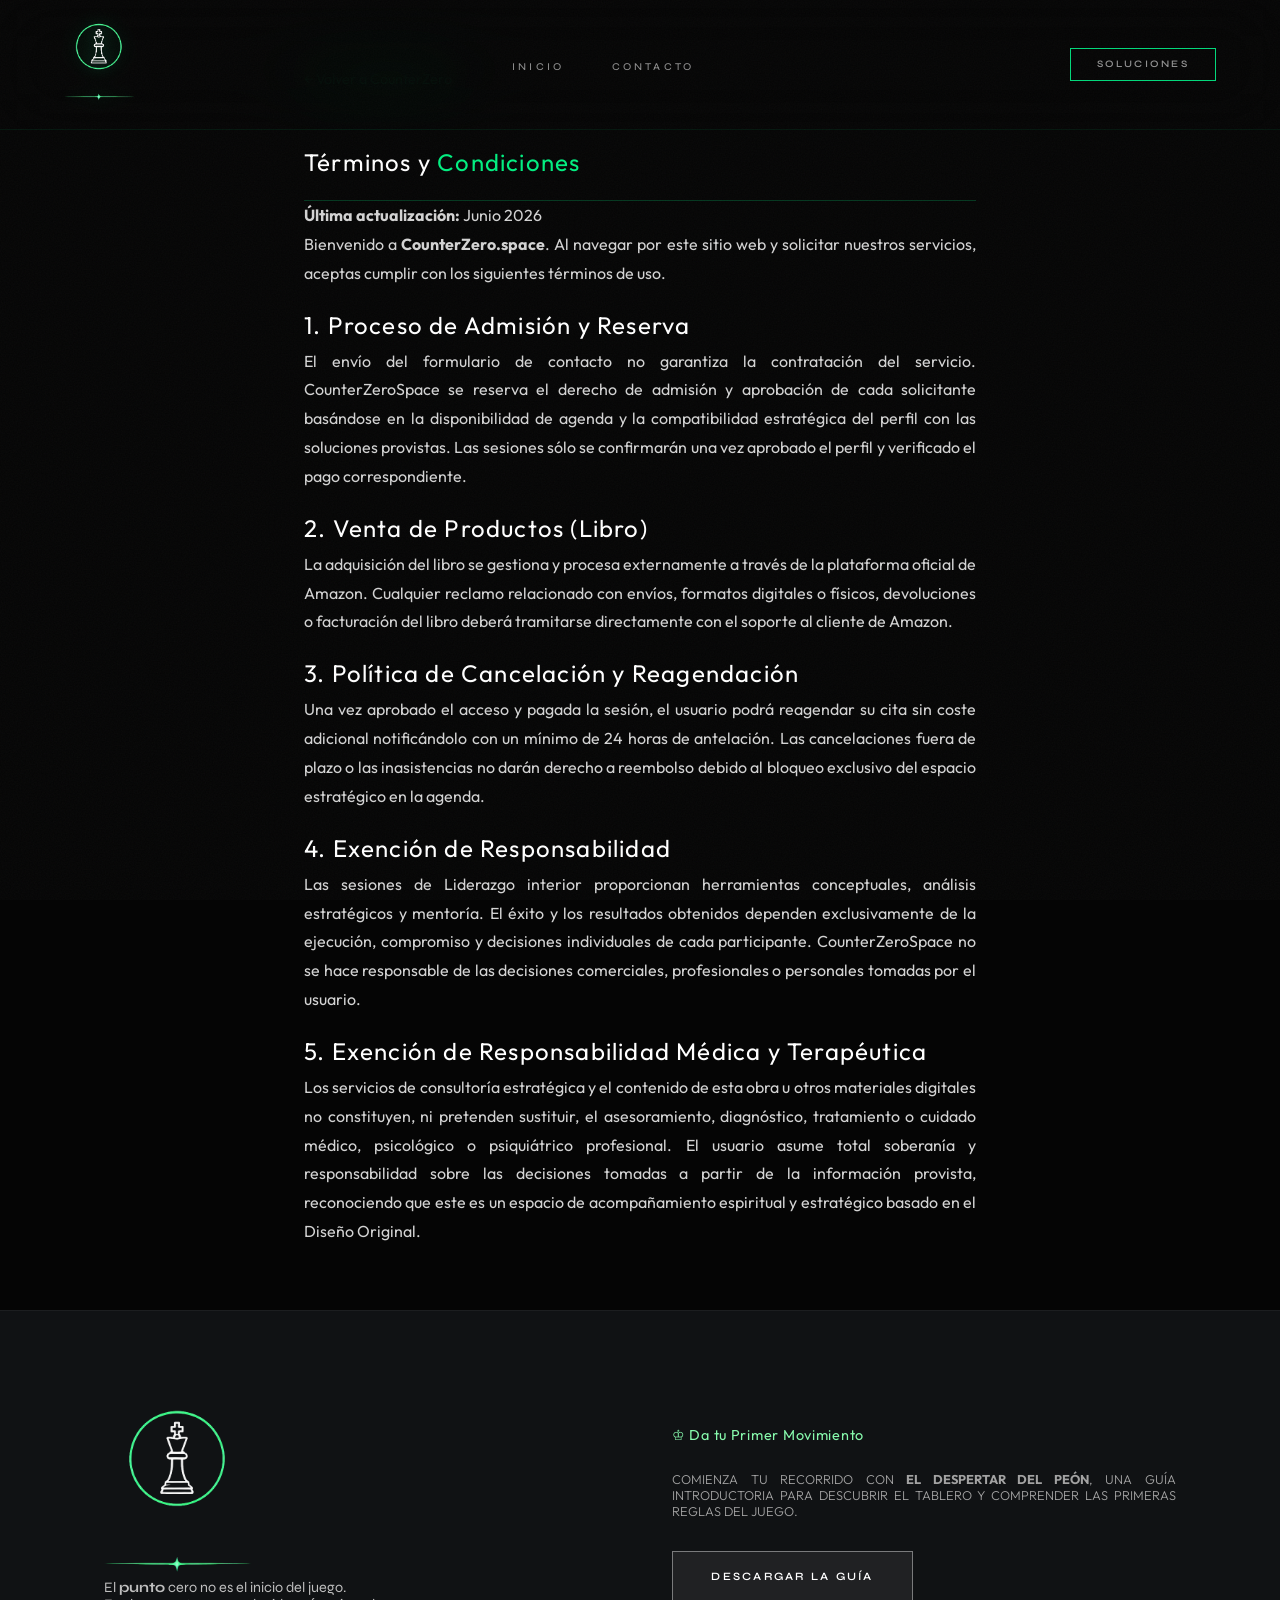
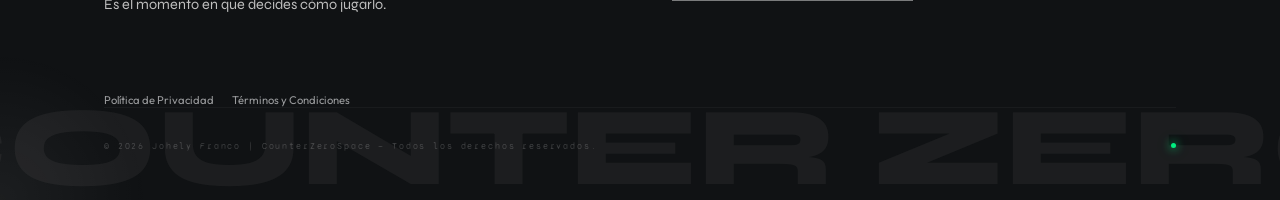
==== commit dbbe7700: "nuevo nav menu; tecnologia" ====
--- a/condiciones.html
+++ b/condiciones.html
@@ -16,14 +16,22 @@
 <head>
   <meta charset="UTF-8"/>
   <meta name="viewport" content="width=device-width, initial-scale=1.0"/>
-  <meta name="description" content="CounterZeroSpace es una plataforma puente decodificadora de la información institucionalizada. Es un espacio de reserva espiritual de Soberanía y Liderazgo Interior que te enseña lo oculto detraz de la matrix para que despiertes y diseñes tu tablero con absoluta consciencia, responsabilidad y dirección"/>
-  <meta property="og:title" content="Descubre el lenguaje escodido de la Matrix. Conoce el Ajedrez Interior"/>
-  <meta property="og:description" content="Comprende el tablero, tus jugadas y a ti como jugador  a través del 'Ajedrez Interior'"/>
-  <meta property="og:type" content="website"/>
-  <meta property="og:image" content="https://counterzero.space/portada.png" />
-  <meta property="og:image:type" content="image/png" />
-  <meta property="og:url" content="https://counterzero.space" />
-  <title>Términos y Condiciones - CounterZero</title>
+
+  <!-- Título de la pestaña del navegador -->
+  <title>Términos y Condiciones | CounterZeroSpace</title>
+  <link rel="canonical" href="https://counterzero.space/condiciones.html" />
+
+  <!-- Meta etiquetas principales para Google (Ocultamos de los buscadores por estrategia) -->
+  <meta name="description" content="Términos de servicio y acuerdos de admisión para los procesos de Alta Ingeniería Espiritual y consultoría estratégica de CounterZeroSpace." />
+  <meta name="robots" content="noindex, nofollow" />
+
+  <!-- Etiquetas Open Graph para Redes Sociales -->
+  <meta property="og:type" content="website" />
+  <meta property="og:title" content="CounterZeroSpace | Términos y Condiciones" />
+  <meta property="og:description" content="Acuerdos legales, políticas de reagendación y exención de responsabilidad para los procesos de El Ajedrez Interior." />
+  <meta property="og:image" content="https://counterzero.space" />
+
+    
 
   <link rel="icon" type="image/png" href="/favicon-96x96.png" sizes="96x96" />
   <link rel="icon" type="image/svg+xml" href="/favicon.svg" />
@@ -425,10 +433,10 @@
 <nav role="navigation" aria-label="Navegación principal">
   <a href="https://counterzero.space" aria-label="CounterZero Space inicio">
     <img src="logo-counter-zero-blanco-esp.png" alt="CounterZero Space" class="nav-logo-img"/>
-  </a>
+  </a> 
   <ul class="nav-links">
     <li><a href="https://counterzero.space">Inicio</a></li>
-    <li><a href="https://tally.so/r/D4a8qN" target="_blank">Contacto</a></li>
+    <li><a href="https://tally.so/r/LZyKlz" target="_blank">Contacto</a></li>
   </ul>
   <a href="#soluciones" class="btn-nav-cta">Soluciones</a>
 </nav>
@@ -445,16 +453,16 @@
   <p>Bienvenido a <strong>CounterZero.space</strong>. Al navegar por este sitio web y solicitar nuestros servicios, aceptas cumplir con los siguientes términos de uso.</p>
 
   <h2>1. Proceso de Admisión y Reserva</h2>
-  <p>El envío del formulario de contacto no garantiza la contratación del servicio. CounterZeroSpace se reserva el derecho de admisión y aprobación de cada solicitante basándose en la disponibilidad de agenda y la compatibilidad estratégica del perfil con el sistema. Las sesiones sólo se confirmarán una vez aprobado el perfil y verificado el pago correspondiente.</p>
+  <p>El envío del formulario de contacto no garantiza la contratación del servicio. CounterZeroSpace se reserva el derecho de admisión y aprobación de cada solicitante basándose en la disponibilidad de agenda y la compatibilidad estratégica del perfil con las soluciones provistas. Las sesiones sólo se confirmarán una vez aprobado el perfil y verificado el pago correspondiente.</p>
 
   <h2>2. Venta de Productos (Libro)</h2>
-  <p>La adquisición del libro se gestiona y procesa externamente a través de la plataforma oficial de Amazon. Cualquier reclamación relacionada con envíos, formatos digitales o físicos, devoluciones o facturación del libro deberá tramitarse directamente con el soporte al cliente de Amazon.</p>
+  <p>La adquisición del libro se gestiona y procesa externamente a través de la plataforma oficial de Amazon. Cualquier reclamo relacionado con envíos, formatos digitales o físicos, devoluciones o facturación del libro deberá tramitarse directamente con el soporte al cliente de Amazon.</p>
 
   <h2>3. Política de Cancelación y Reagendación</h2>
   <p>Una vez aprobado el acceso y pagada la sesión, el usuario podrá reagendar su cita sin coste adicional notificándolo con un mínimo de 24 horas de antelación. Las cancelaciones fuera de plazo o las inasistencias no darán derecho a reembolso debido al bloqueo exclusivo del espacio estratégico en la agenda.</p>
 
   <h2>4. Exención de Responsabilidad</h2>
-  <p>Las sesiones de liderazgo interior proporcionan herramientas conceptuales, análisis estratégicos y mentoría. El éxito y los resultados obtenidos dependen exclusivamente de la ejecución, compromiso y decisiones individuales de cada participante. CounterZero no se hace responsable de las decisiones comerciales, profesionales o personales tomadas por el usuario.</p>
+  <p>Las sesiones de Liderazgo interior proporcionan herramientas conceptuales, análisis estratégicos y mentoría. El éxito y los resultados obtenidos dependen exclusivamente de la ejecución, compromiso y decisiones individuales de cada participante. CounterZeroSpace no se hace responsable de las decisiones comerciales, profesionales o personales tomadas por el usuario.</p>
  
   <h2>5. Exención de Responsabilidad Médica y Terapéutica</h2>
   <p>Los servicios de consultoría estratégica y el contenido de esta obra u otros materiales digitales no constituyen, ni pretenden sustituir, el asesoramiento, diagnóstico, tratamiento o cuidado médico, psicológico o psiquiátrico profesional. El usuario asume total soberanía y responsabilidad sobre las decisiones tomadas a partir de la información provista, reconociendo que este es un espacio de acompañamiento espiritual y estratégico basado en el Diseño Original.</p>
